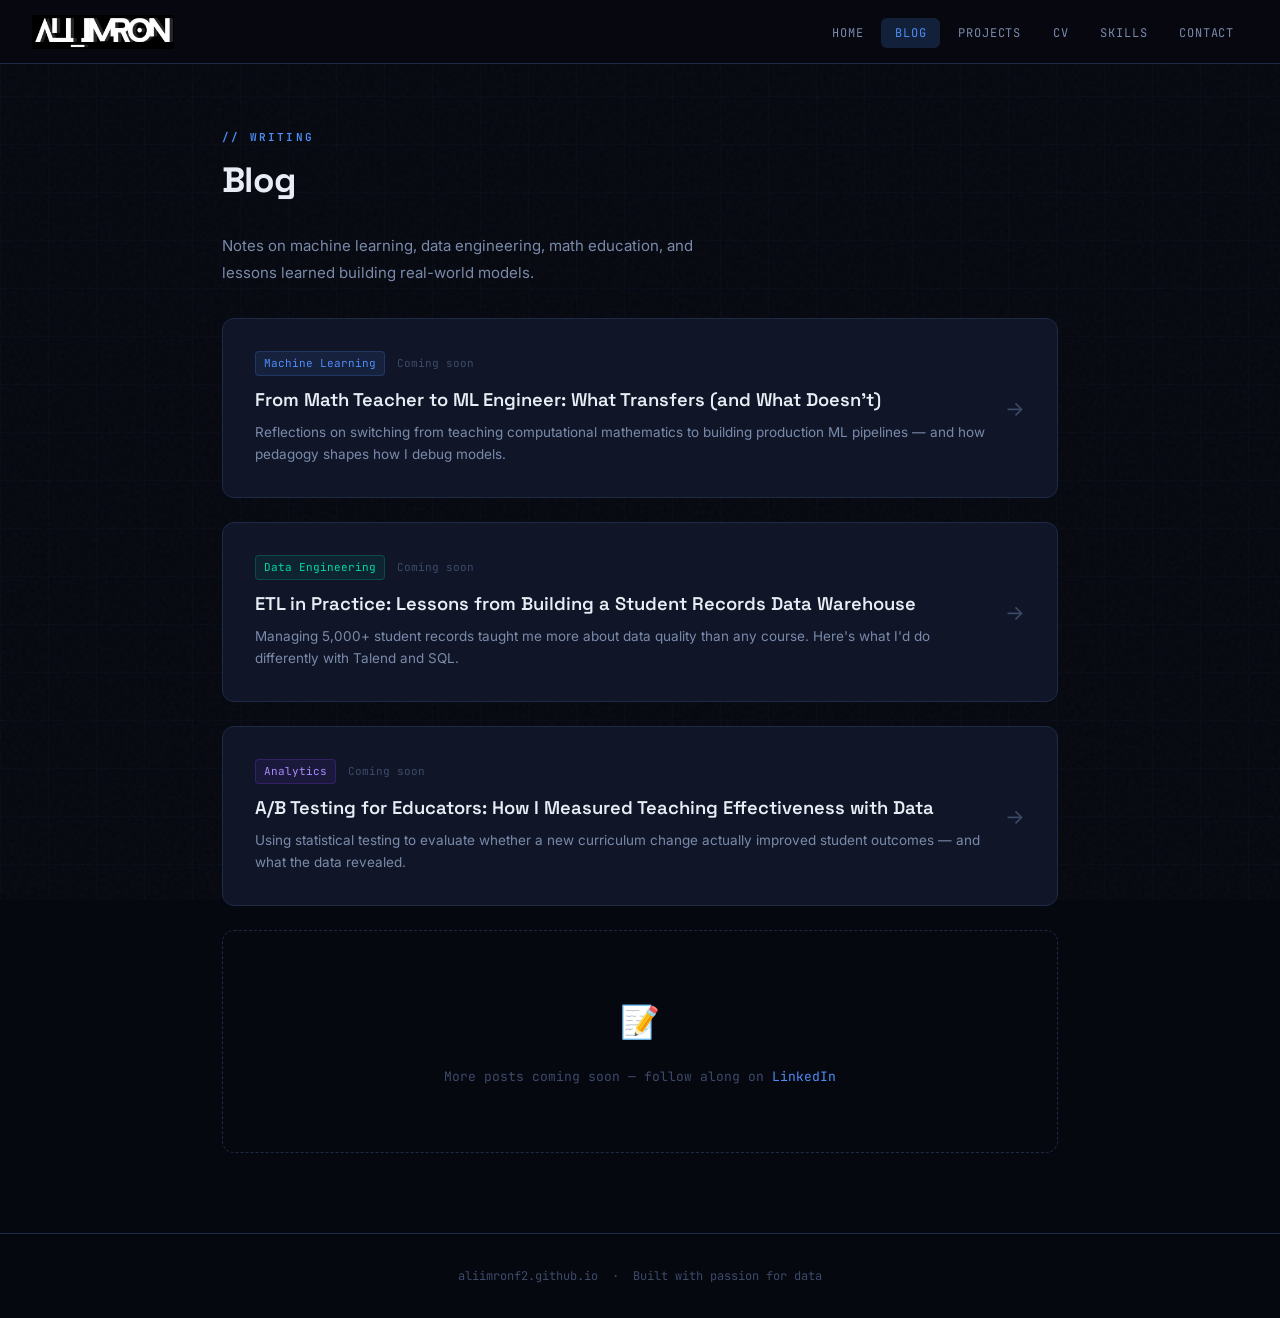
==== blog.html @ fe32dc29 "Add files via upload" ====
<!DOCTYPE html>
<html lang="en">
<head>
  <meta charset="UTF-8" />
  <meta name="viewport" content="width=device-width, initial-scale=1.0" />
  <title>Blog — Ali Imron</title>
  <link rel="stylesheet" href="style.css" />
  <style>
    .page-header {
      max-width: 900px;
      margin: 0 auto;
      padding: 4rem 2rem 2rem;
    }

    .blog-grid {
      max-width: 900px;
      margin: 0 auto;
      padding: 0 2rem 5rem;
      display: grid;
      gap: 1.5rem;
    }

    .post-card {
      background: var(--surface);
      border: 1px solid var(--border);
      border-radius: 12px;
      padding: 2rem;
      display: grid;
      grid-template-columns: 1fr auto;
      gap: 1rem;
      text-decoration: none;
      color: inherit;
      transition: border-color 0.2s, transform 0.2s, box-shadow 0.2s;
    }

    .post-card:hover {
      border-color: rgba(79,142,247,0.4);
      transform: translateX(4px);
      box-shadow: 0 4px 24px rgba(79,142,247,0.07);
    }

    .post-meta {
      display: flex;
      align-items: center;
      gap: 0.75rem;
      margin-bottom: 0.75rem;
      flex-wrap: wrap;
    }

    .post-date {
      font-family: var(--mono);
      font-size: 11px;
      color: var(--text-dim);
    }

    .post-card h3 {
      font-family: var(--sans);
      font-size: 1.15rem;
      font-weight: 600;
      color: var(--text);
      margin-bottom: 0.5rem;
      line-height: 1.35;
    }

    .post-card p {
      font-size: 13.5px;
      color: var(--text-muted);
      line-height: 1.65;
    }

    .post-arrow {
      color: var(--text-dim);
      font-size: 1.3rem;
      align-self: center;
      transition: color 0.2s, transform 0.2s;
    }

    .post-card:hover .post-arrow {
      color: var(--accent);
      transform: translateX(4px);
    }

    .coming-soon {
      text-align: center;
      padding: 4rem 2rem;
      font-family: var(--mono);
      font-size: 13px;
      color: var(--text-dim);
      border: 1px dashed var(--border);
      border-radius: 12px;
    }
    .coming-soon .cs-icon { font-size: 2rem; margin-bottom: 1rem; }
  </style>
</head>
<body>
  <div class="grid-bg"></div>

  <nav>
    <a href="index.html" class="logo"><img src="logo.png" alt="Ali Imron" /></a>
    <ul>
      <li><a href="index.html">Home</a></li>
      <li><a href="blog.html" class="active">Blog</a></li>
      <li><a href="projects.html">Projects</a></li>
      <li><a href="cv.html">CV</a></li>
      <li><a href="skills.html">Skills</a></li>
      <li><a href="contact.html">Contact</a></li>
    </ul>
  </nav>

  <main>
    <div class="page-header">
      <p class="section-label">// writing</p>
      <h2>Blog</h2>
      <p style="max-width:520px;">Notes on machine learning, data engineering, math education, and lessons learned building real-world models.</p>
    </div>

    <div class="blog-grid">

      <a href="#" class="post-card">
        <div>
          <div class="post-meta">
            <span class="tag">Machine Learning</span>
            <span class="post-date">Coming soon</span>
          </div>
          <h3>From Math Teacher to ML Engineer: What Transfers (and What Doesn't)</h3>
          <p>Reflections on switching from teaching computational mathematics to building production ML pipelines — and how pedagogy shapes how I debug models.</p>
        </div>
        <span class="post-arrow">→</span>
      </a>

      <a href="#" class="post-card">
        <div>
          <div class="post-meta">
            <span class="tag green">Data Engineering</span>
            <span class="post-date">Coming soon</span>
          </div>
          <h3>ETL in Practice: Lessons from Building a Student Records Data Warehouse</h3>
          <p>Managing 5,000+ student records taught me more about data quality than any course. Here's what I'd do differently with Talend and SQL.</p>
        </div>
        <span class="post-arrow">→</span>
      </a>

      <a href="#" class="post-card">
        <div>
          <div class="post-meta">
            <span class="tag purple">Analytics</span>
            <span class="post-date">Coming soon</span>
          </div>
          <h3>A/B Testing for Educators: How I Measured Teaching Effectiveness with Data</h3>
          <p>Using statistical testing to evaluate whether a new curriculum change actually improved student outcomes — and what the data revealed.</p>
        </div>
        <span class="post-arrow">→</span>
      </a>

      <div class="coming-soon">
        <div class="cs-icon">📝</div>
        <div>More posts coming soon — follow along on <a href="https://www.linkedin.com/in/ali-imron-filayaty-faqih/" target="_blank" style="color:var(--accent);text-decoration:none;">LinkedIn</a></div>
      </div>

    </div>
  </main>

  <footer>
    <span>aliimronf2.github.io</span> &nbsp;·&nbsp; <span>Built with passion for data</span>
  </footer>
</body>
</html>
---- style.css ----
@import url('https://fonts.googleapis.com/css2?family=Space+Grotesk:wght@300;400;500;600;700&family=JetBrains+Mono:wght@300;400;600&family=Inter:wght@300;400;500&display=swap');

:root {
  --bg: #060810;
  --bg2: #0c1020;
  --surface: #101628;
  --surface2: #151d35;
  --accent: #4f8ef7;
  --accent2: #7c3aed;
  --accent-glow: rgba(79,142,247,0.18);
  --green: #00d9a6;
  --text: #e8ecf4;
  --text-muted: #7a8aaa;
  --text-dim: #3d4a6a;
  --border: #1e2a46;
  --mono: 'JetBrains Mono', monospace;
  --sans: 'Space Grotesk', sans-serif;
  --body: 'Inter', sans-serif;
}

*, *::before, *::after { box-sizing: border-box; margin: 0; padding: 0; }

html { scroll-behavior: smooth; }

body {
  background: var(--bg);
  color: var(--text);
  font-family: var(--body);
  font-size: 15px;
  line-height: 1.7;
  min-height: 100vh;
}

/* NOISE TEXTURE OVERLAY */
body::before {
  content: '';
  position: fixed;
  inset: 0;
  background-image: url("data:image/svg+xml,%3Csvg viewBox='0 0 256 256' xmlns='http://www.w3.org/2000/svg'%3E%3Cfilter id='noise'%3E%3CfeTurbulence type='fractalNoise' baseFrequency='0.9' numOctaves='4' stitchTiles='stitch'/%3E%3C/filter%3E%3Crect width='100%25' height='100%25' filter='url(%23noise)' opacity='0.03'/%3E%3C/svg%3E");
  pointer-events: none;
  z-index: 0;
}

/* NAV */
nav {
  position: fixed;
  top: 0; left: 0; right: 0;
  z-index: 100;
  background: rgba(6,8,16,0.85);
  backdrop-filter: blur(16px);
  border-bottom: 1px solid var(--border);
  padding: 0 2rem;
  height: 64px;
  display: flex;
  align-items: center;
  justify-content: space-between;
}

nav .logo {
  display: flex;
  align-items: center;
}

nav .logo img {
  height: 34px;
  width: auto;
}

nav ul {
  list-style: none;
  display: flex;
  gap: 0.25rem;
}

nav ul li a {
  color: var(--text-muted);
  text-decoration: none;
  font-family: var(--mono);
  font-size: 12px;
  font-weight: 400;
  letter-spacing: 0.08em;
  text-transform: uppercase;
  padding: 0.45rem 0.85rem;
  border-radius: 6px;
  transition: color 0.2s, background 0.2s;
}

nav ul li a:hover,
nav ul li a.active {
  color: var(--accent);
  background: var(--accent-glow);
}

/* MAIN LAYOUT */
main {
  position: relative;
  z-index: 1;
  padding-top: 64px;
}

/* GRID BACKGROUND EFFECT */
.grid-bg {
  position: fixed;
  inset: 0;
  background-image:
    linear-gradient(rgba(79,142,247,0.03) 1px, transparent 1px),
    linear-gradient(90deg, rgba(79,142,247,0.03) 1px, transparent 1px);
  background-size: 48px 48px;
  pointer-events: none;
  z-index: 0;
}

/* SECTIONS */
.section {
  max-width: 900px;
  margin: 0 auto;
  padding: 5rem 2rem;
}

.section-label {
  font-family: var(--mono);
  font-size: 11px;
  font-weight: 600;
  letter-spacing: 0.2em;
  text-transform: uppercase;
  color: var(--accent);
  margin-bottom: 0.75rem;
}

h1, h2, h3 {
  font-family: var(--sans);
  font-weight: 700;
  line-height: 1.15;
}

h1 { font-size: clamp(2.4rem, 6vw, 4rem); letter-spacing: -0.02em; }
h2 { font-size: clamp(1.6rem, 3vw, 2.2rem); letter-spacing: -0.02em; margin-bottom: 2rem; }
h3 { font-size: 1.1rem; font-weight: 600; margin-bottom: 0.5rem; }

p { color: var(--text-muted); line-height: 1.8; }

/* CARD */
.card {
  background: var(--surface);
  border: 1px solid var(--border);
  border-radius: 12px;
  padding: 1.75rem;
  transition: border-color 0.25s, transform 0.25s, box-shadow 0.25s;
}

.card:hover {
  border-color: rgba(79,142,247,0.4);
  transform: translateY(-2px);
  box-shadow: 0 8px 32px rgba(79,142,247,0.08);
}

/* TAG / BADGE */
.tag {
  display: inline-block;
  font-family: var(--mono);
  font-size: 11px;
  font-weight: 400;
  color: var(--accent);
  background: rgba(79,142,247,0.1);
  border: 1px solid rgba(79,142,247,0.2);
  border-radius: 4px;
  padding: 2px 8px;
}

.tag.green {
  color: var(--green);
  background: rgba(0,217,166,0.08);
  border-color: rgba(0,217,166,0.2);
}

.tag.purple {
  color: #a78bfa;
  background: rgba(124,58,237,0.1);
  border-color: rgba(124,58,237,0.25);
}

/* DIVIDER */
.divider {
  border: none;
  border-top: 1px solid var(--border);
  margin: 3rem 0;
}

/* BUTTON */
.btn {
  display: inline-flex;
  align-items: center;
  gap: 0.5rem;
  font-family: var(--sans);
  font-weight: 600;
  font-size: 14px;
  padding: 0.65rem 1.4rem;
  border-radius: 8px;
  text-decoration: none;
  transition: all 0.2s;
  cursor: pointer;
  border: none;
}

.btn-primary {
  background: var(--accent);
  color: #fff;
}
.btn-primary:hover { background: #6ea3ff; box-shadow: 0 0 24px rgba(79,142,247,0.35); }

.btn-outline {
  background: transparent;
  color: var(--text);
  border: 1px solid var(--border);
}
.btn-outline:hover { border-color: var(--accent); color: var(--accent); }

/* FOOTER */
footer {
  position: relative;
  z-index: 1;
  border-top: 1px solid var(--border);
  padding: 2rem;
  text-align: center;
  font-family: var(--mono);
  font-size: 12px;
  color: var(--text-dim);
}

/* GLOW BLOB */
.glow-blob {
  position: absolute;
  border-radius: 50%;
  filter: blur(80px);
  pointer-events: none;
  z-index: 0;
}

/* MOBILE */
@media (max-width: 640px) {
  nav ul {
    gap: 0;
  }
  nav ul li a {
    font-size: 10px;
    padding: 0.4rem 0.55rem;
  }
  .section {
    padding: 3.5rem 1.25rem;
  }
}
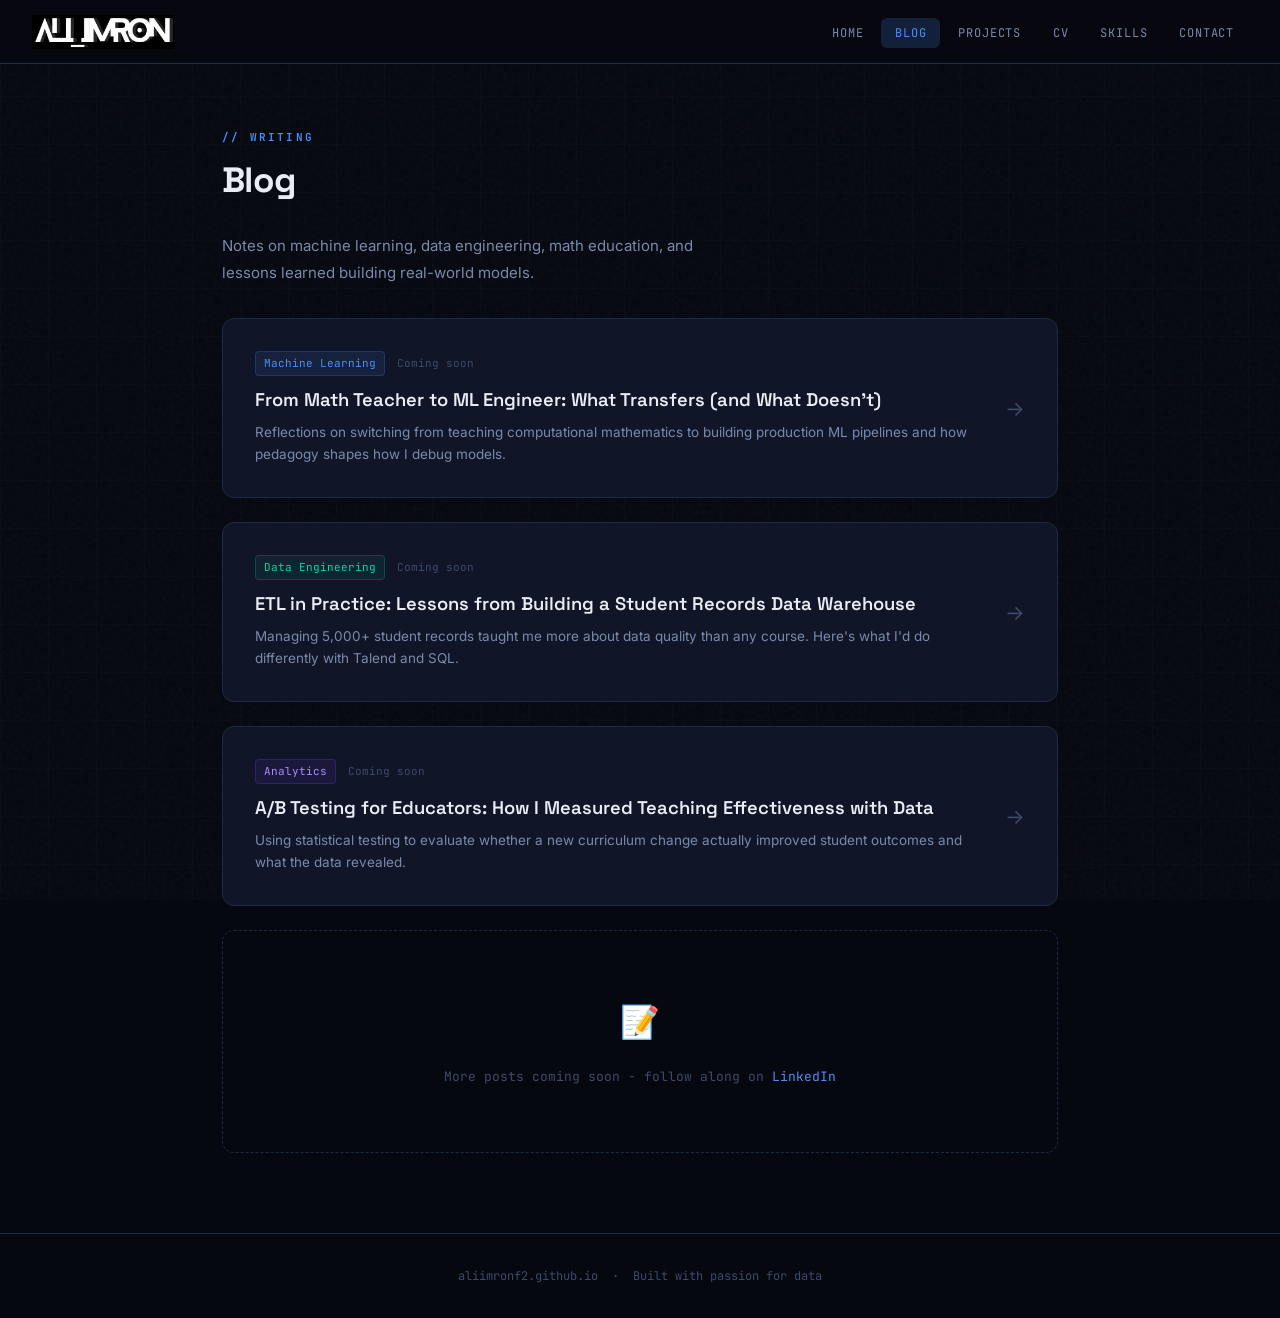
==== commit e43cb660: "Fix punctuation and formatting in blog.html" ====
--- a/blog.html
+++ b/blog.html
@@ -3,7 +3,7 @@
 <head>
   <meta charset="UTF-8" />
   <meta name="viewport" content="width=device-width, initial-scale=1.0" />
-  <title>Blog — Ali Imron</title>
+  <title>Blog - Ali Imron</title>
   <link rel="stylesheet" href="style.css" />
   <style>
     .page-header {
@@ -123,7 +123,7 @@
             <span class="post-date">Coming soon</span>
           </div>
           <h3>From Math Teacher to ML Engineer: What Transfers (and What Doesn't)</h3>
-          <p>Reflections on switching from teaching computational mathematics to building production ML pipelines — and how pedagogy shapes how I debug models.</p>
+          <p>Reflections on switching from teaching computational mathematics to building production ML pipelines and how pedagogy shapes how I debug models.</p>
         </div>
         <span class="post-arrow">→</span>
       </a>
@@ -147,14 +147,14 @@
             <span class="post-date">Coming soon</span>
           </div>
           <h3>A/B Testing for Educators: How I Measured Teaching Effectiveness with Data</h3>
-          <p>Using statistical testing to evaluate whether a new curriculum change actually improved student outcomes — and what the data revealed.</p>
+          <p>Using statistical testing to evaluate whether a new curriculum change actually improved student outcomes and what the data revealed.</p>
         </div>
         <span class="post-arrow">→</span>
       </a>
 
       <div class="coming-soon">
         <div class="cs-icon">📝</div>
-        <div>More posts coming soon — follow along on <a href="https://www.linkedin.com/in/ali-imron-filayaty-faqih/" target="_blank" style="color:var(--accent);text-decoration:none;">LinkedIn</a></div>
+        <div>More posts coming soon - follow along on <a href="https://www.linkedin.com/in/ali-imron-filayaty-faqih/" target="_blank" style="color:var(--accent);text-decoration:none;">LinkedIn</a></div>
       </div>
 
     </div>
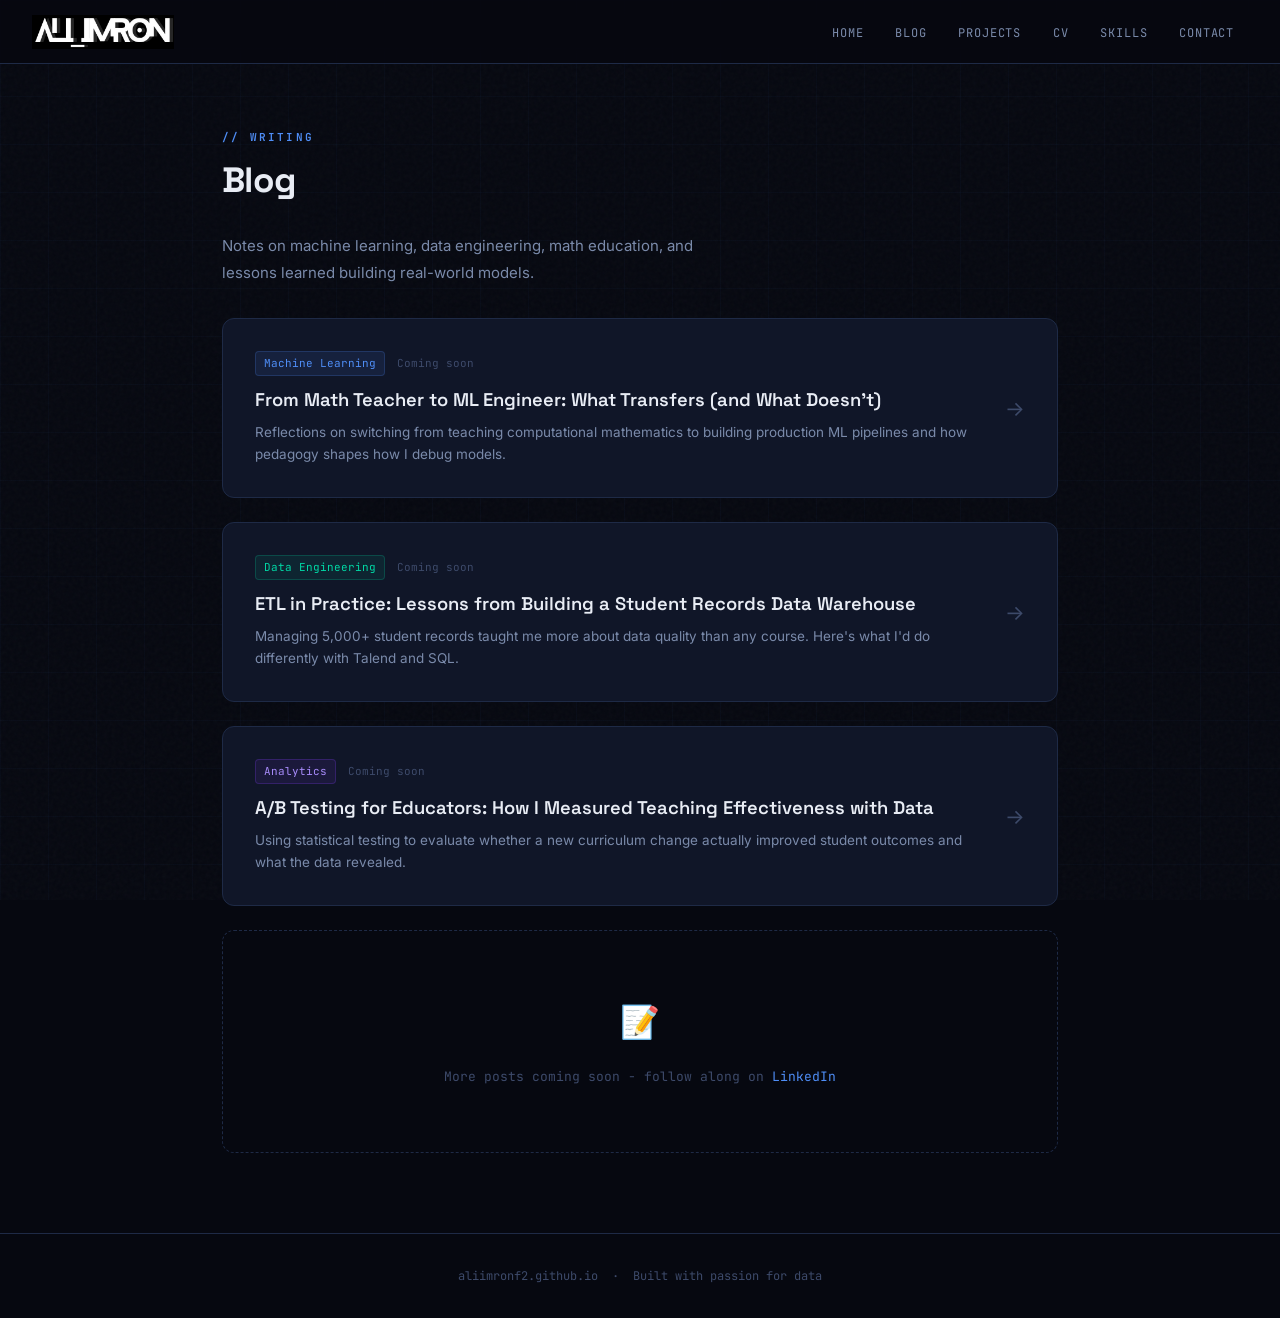
==== commit 9d905658: "Refactor navigation to include toggle button" ====
--- a/blog.html
+++ b/blog.html
@@ -95,17 +95,18 @@
 <body>
   <div class="grid-bg"></div>
 
-  <nav>
-    <a href="index.html" class="logo"><img src="logo.png" alt="Ali Imron" /></a>
-    <ul>
-      <li><a href="index.html">Home</a></li>
-      <li><a href="blog.html" class="active">Blog</a></li>
-      <li><a href="projects.html">Projects</a></li>
-      <li><a href="cv.html">CV</a></li>
-      <li><a href="skills.html">Skills</a></li>
-      <li><a href="contact.html">Contact</a></li>
-    </ul>
-  </nav>
+<nav>
+  <a href="index.html" class="logo"><img src="logo.png" alt="Ali Imron" /></a>
+  <button class="nav-toggle" onclick="document.querySelector('nav ul').classList.toggle('open')">☰</button>
+  <ul>
+    <li><a href="index.html">Home</a></li>
+    <li><a href="blog.html">Blog</a></li>
+    <li><a href="projects.html">Projects</a></li>
+    <li><a href="cv.html">CV</a></li>
+    <li><a href="skills.html">Skills</a></li>
+    <li><a href="contact.html">Contact</a></li>
+  </ul>
+</nav>
 
   <main>
     <div class="page-header">
--- a/style.css
+++ b/style.css
@@ -91,6 +91,28 @@
   background: var(--accent-glow);
 }
 
+/* HAMBURGER BUTTON */
+.nav-toggle {
+  display: none;
+  background: transparent;
+  border: 1px solid var(--border);
+  color: var(--text-muted);
+  font-size: 18px;
+  width: 38px;
+  height: 38px;
+  border-radius: 8px;
+  cursor: pointer;
+  align-items: center;
+  justify-content: center;
+  transition: border-color 0.2s, color 0.2s;
+  flex-shrink: 0;
+}
+
+.nav-toggle:hover {
+  border-color: var(--accent);
+  color: var(--accent);
+}
+
 /* MAIN LAYOUT */
 main {
   position: relative;
@@ -238,13 +260,35 @@
 
 /* MOBILE */
 @media (max-width: 640px) {
+  .nav-toggle {
+    display: inline-flex;
+  }
+
   nav ul {
+    display: none;
+    flex-direction: column;
     gap: 0;
-  }
+    position: absolute;
+    top: 64px;
+    left: 0;
+    right: 0;
+    background: rgba(6,8,16,0.97);
+    backdrop-filter: blur(16px);
+    border-bottom: 1px solid var(--border);
+    padding: 0.75rem 1.25rem 1rem;
+  }
+
+  nav ul.open {
+    display: flex;
+  }
+
   nav ul li a {
-    font-size: 10px;
-    padding: 0.4rem 0.55rem;
-  }
+    display: block;
+    font-size: 12px;
+    padding: 0.65rem 0.85rem;
+    border-radius: 6px;
+  }
+
   .section {
     padding: 3.5rem 1.25rem;
   }
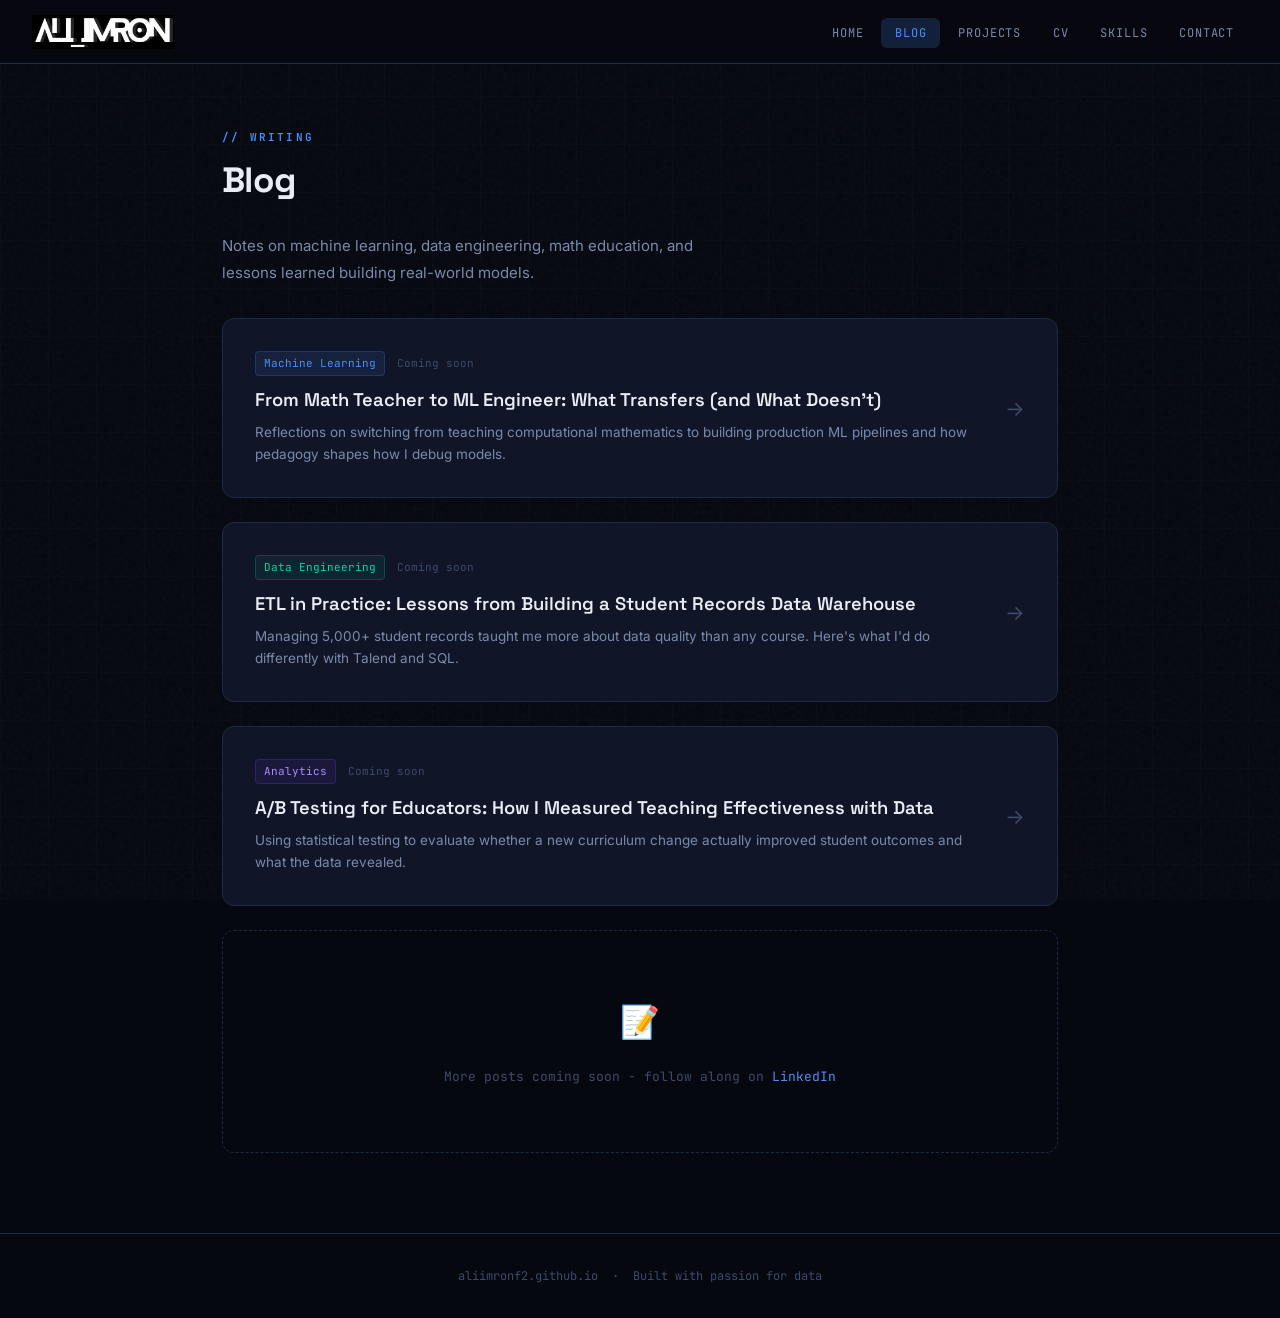
==== commit 18d6b0a1: "Highlight active blog link in navigation" ====
--- a/blog.html
+++ b/blog.html
@@ -95,18 +95,18 @@
 <body>
   <div class="grid-bg"></div>
 
-<nav>
-  <a href="index.html" class="logo"><img src="logo.png" alt="Ali Imron" /></a>
-  <button class="nav-toggle" onclick="document.querySelector('nav ul').classList.toggle('open')">☰</button>
-  <ul>
-    <li><a href="index.html">Home</a></li>
-    <li><a href="blog.html">Blog</a></li>
-    <li><a href="projects.html">Projects</a></li>
-    <li><a href="cv.html">CV</a></li>
-    <li><a href="skills.html">Skills</a></li>
-    <li><a href="contact.html">Contact</a></li>
-  </ul>
-</nav>
+  <nav>
+    <a href="index.html" class="logo"><img src="logo.png" alt="Ali Imron" /></a>
+    <button class="nav-toggle" onclick="document.querySelector('nav ul').classList.toggle('open')">☰</button>
+    <ul>
+      <li><a href="index.html">Home</a></li>
+      <li><a href="blog.html" class="active">Blog</a></li>
+      <li><a href="projects.html">Projects</a></li>
+      <li><a href="cv.html">CV</a></li>
+      <li><a href="skills.html">Skills</a></li>
+      <li><a href="contact.html">Contact</a></li>
+    </ul>
+  </nav>
 
   <main>
     <div class="page-header">
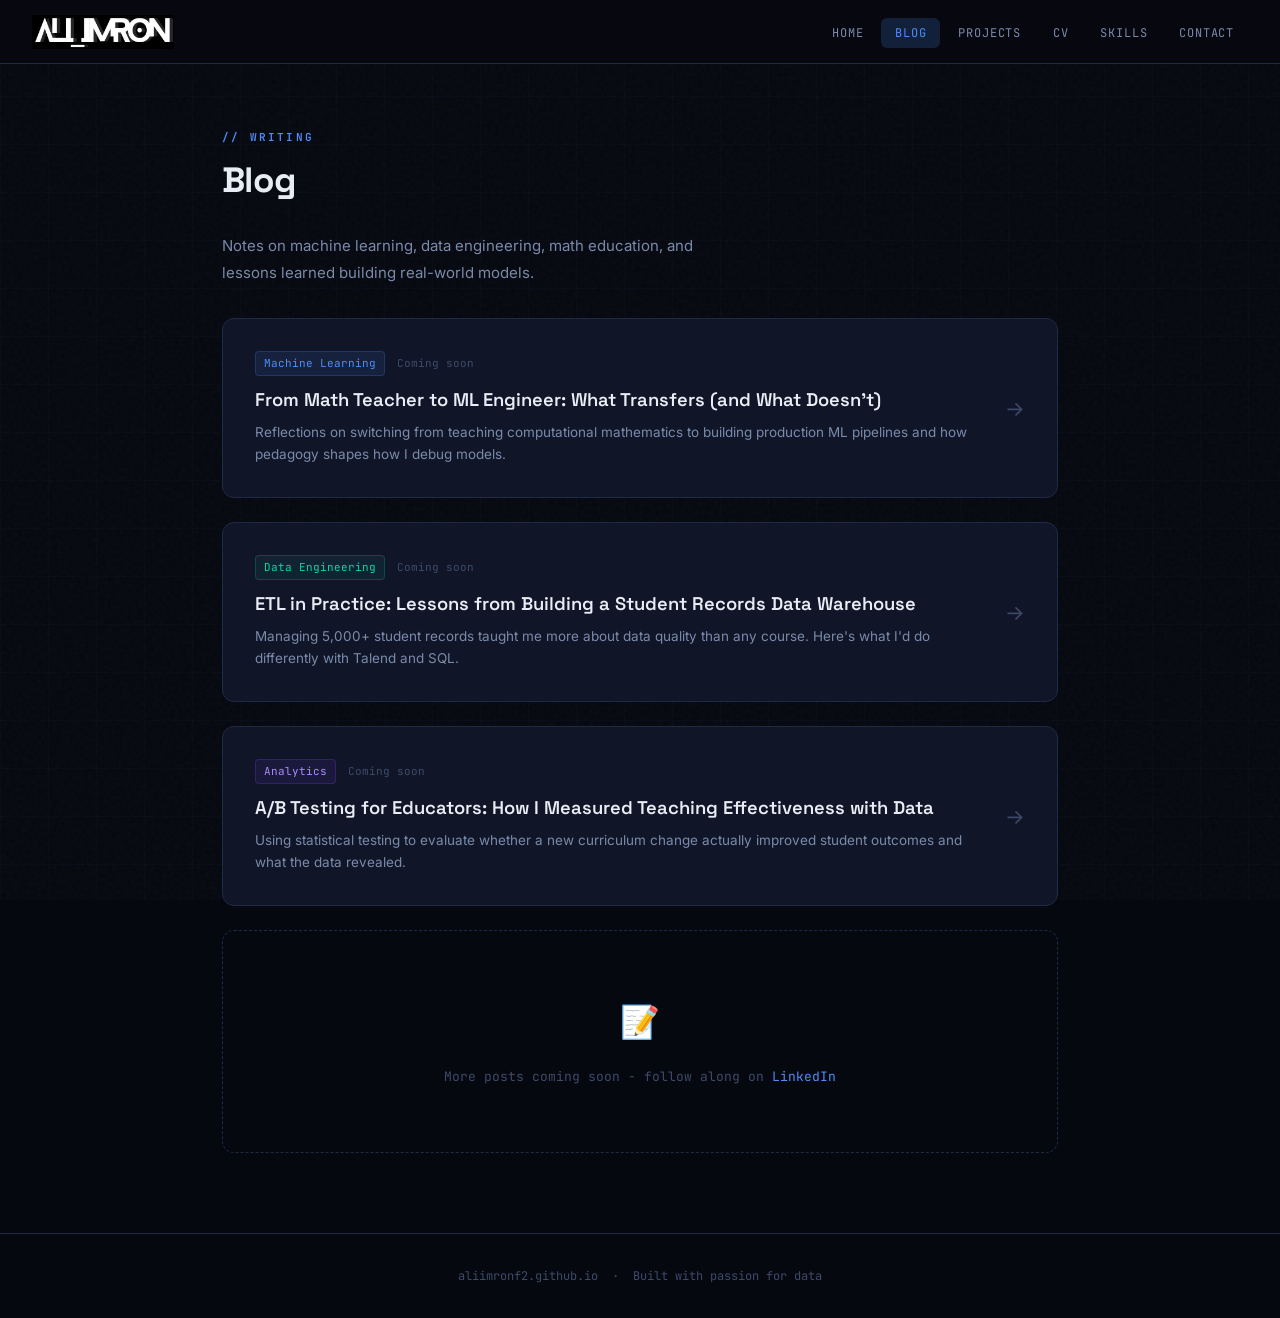
==== commit cc417f10: "Update blog.html" ====
--- a/blog.html
+++ b/blog.html
@@ -3,6 +3,8 @@
 <head>
   <meta charset="UTF-8" />
   <meta name="viewport" content="width=device-width, initial-scale=1.0" />
+  <meta property="og:description" content="Building models. Teaching python. Turning data into insight." />
+  <link rel="icon" type="image/png" href="favicon.png">
   <title>Blog - Ali Imron</title>
   <link rel="stylesheet" href="style.css" />
   <style>
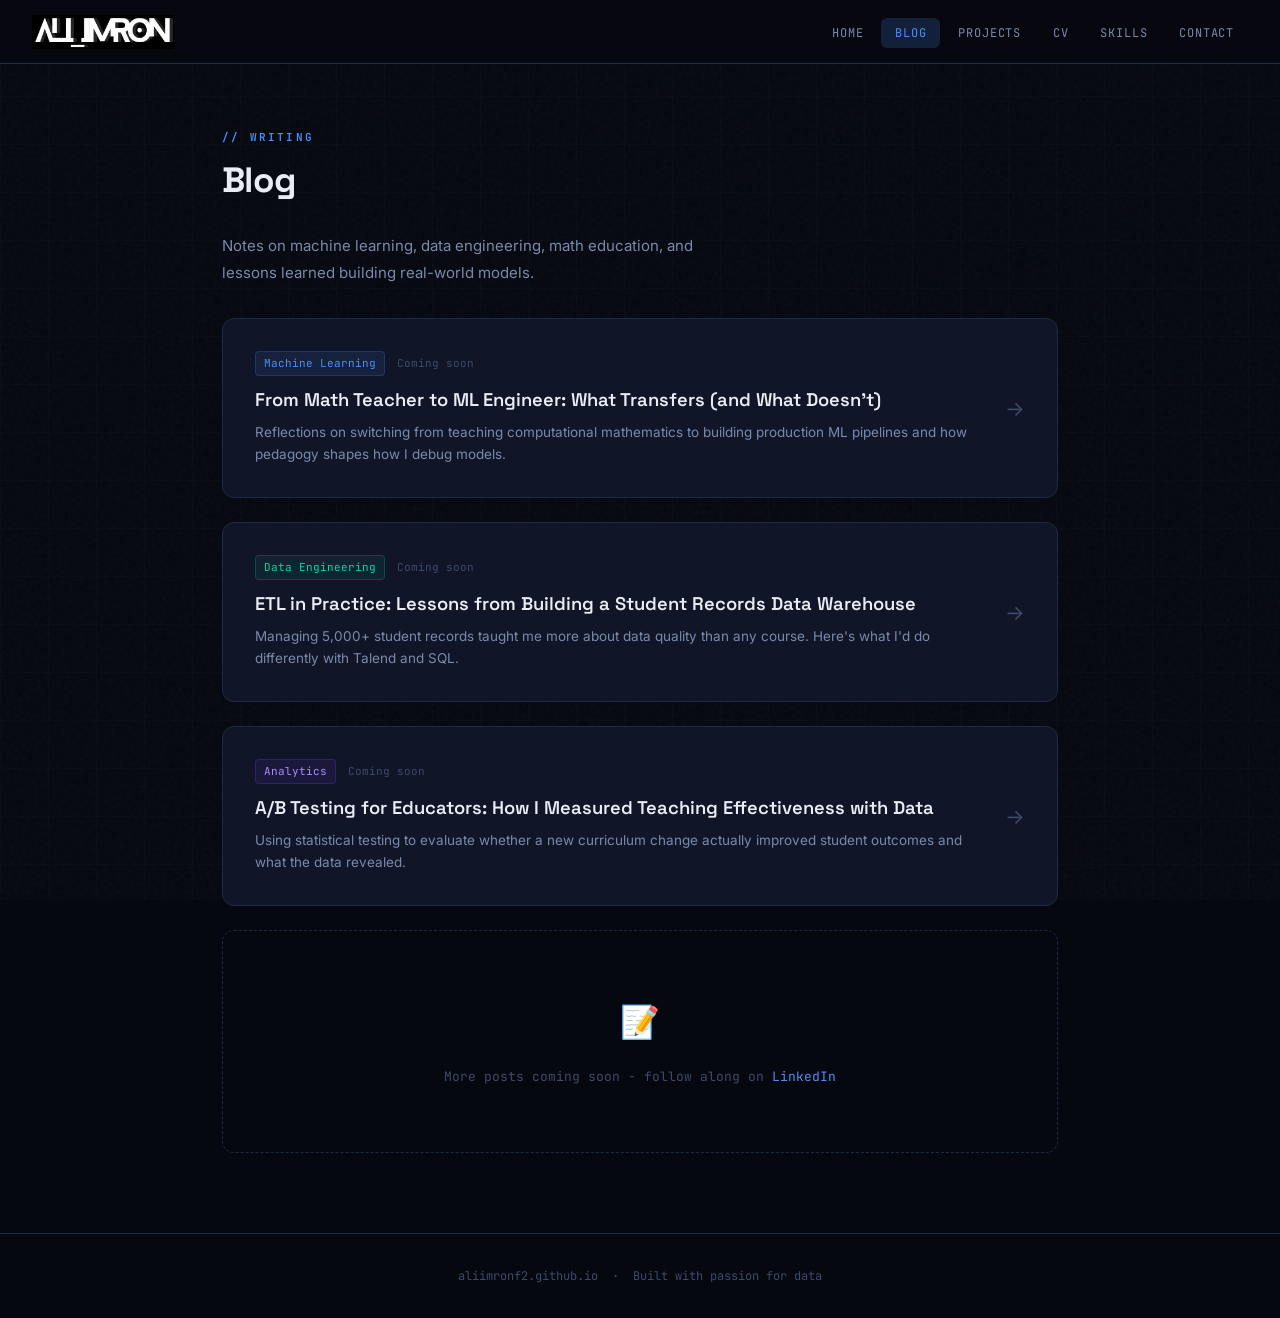
==== commit ca24d7a0: "Update blog.html" ====
--- a/blog.html
+++ b/blog.html
@@ -5,6 +5,7 @@
   <meta name="viewport" content="width=device-width, initial-scale=1.0" />
   <meta property="og:description" content="Building models. Teaching python. Turning data into insight." />
   <link rel="icon" type="image/png" href="favicon.png">
+  <link rel="apple-touch-icon" href="favicon.png">
   <title>Blog - Ali Imron</title>
   <link rel="stylesheet" href="style.css" />
   <style>
